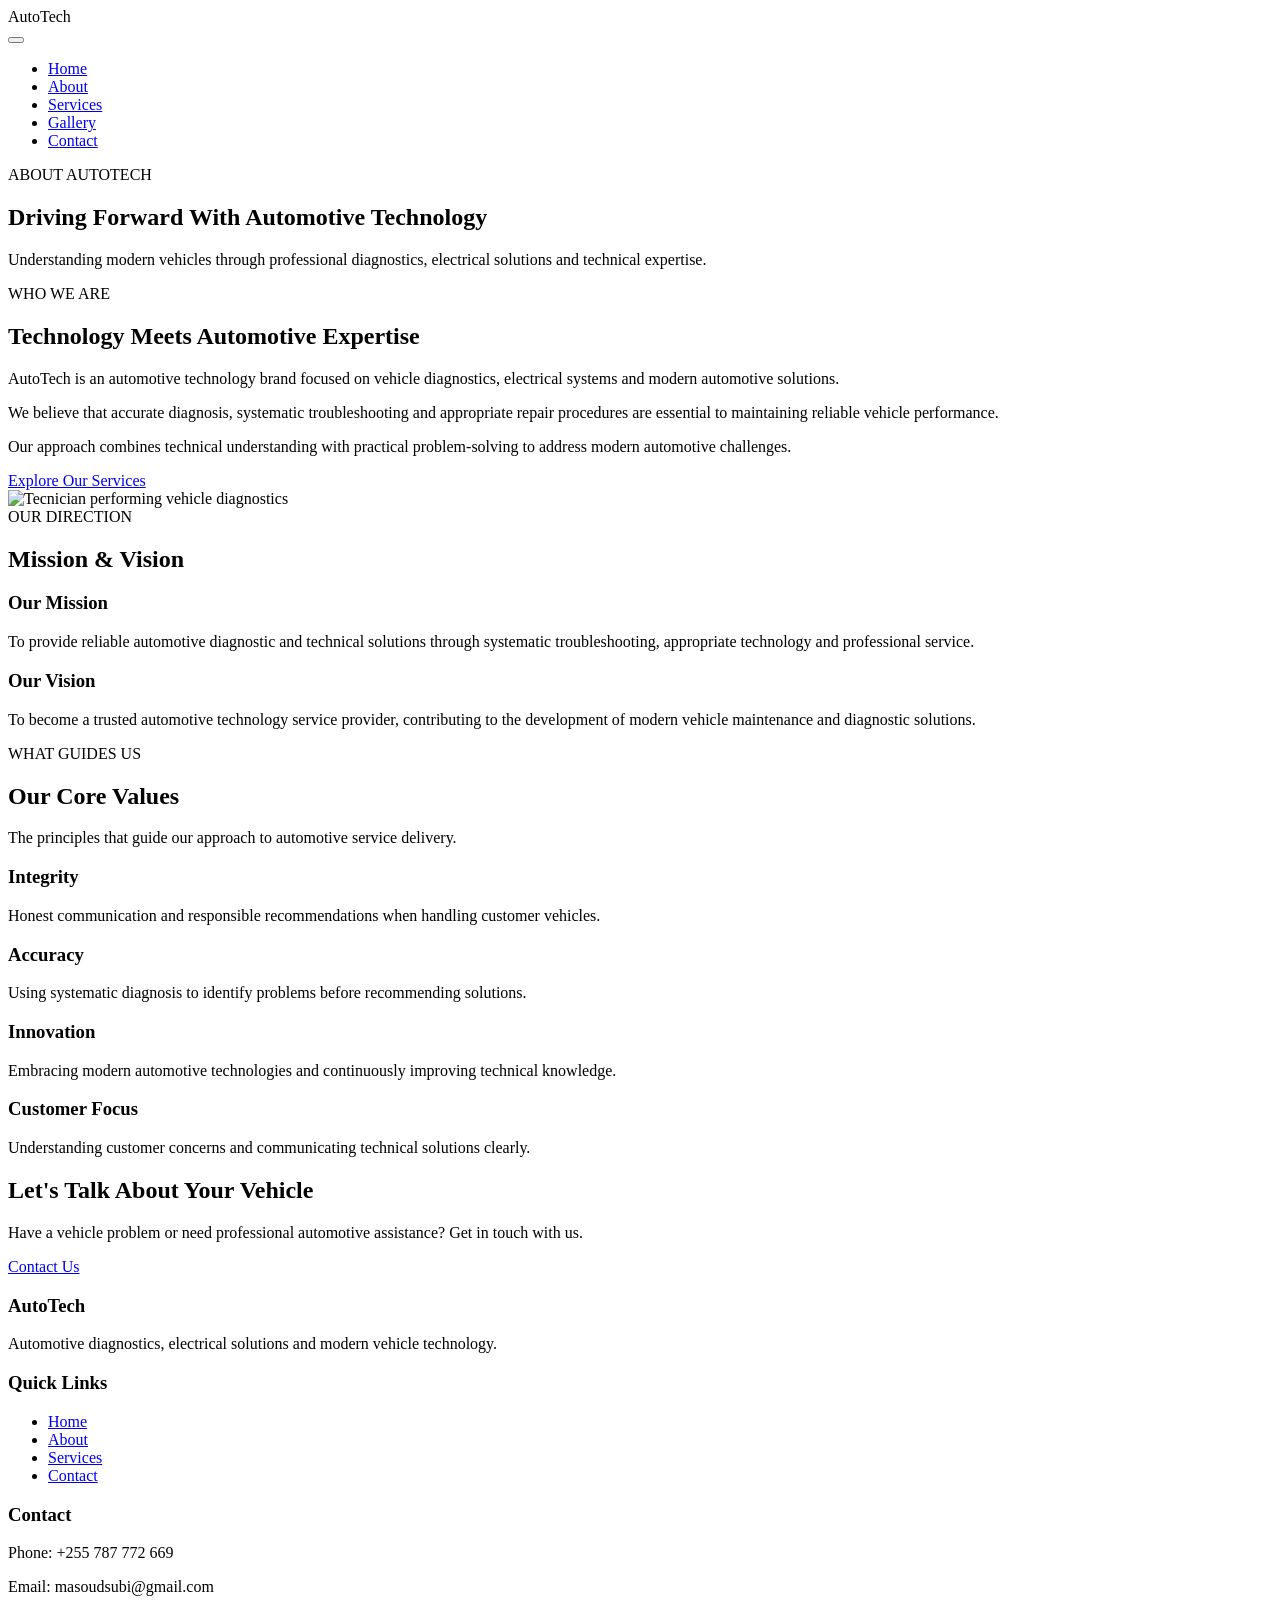
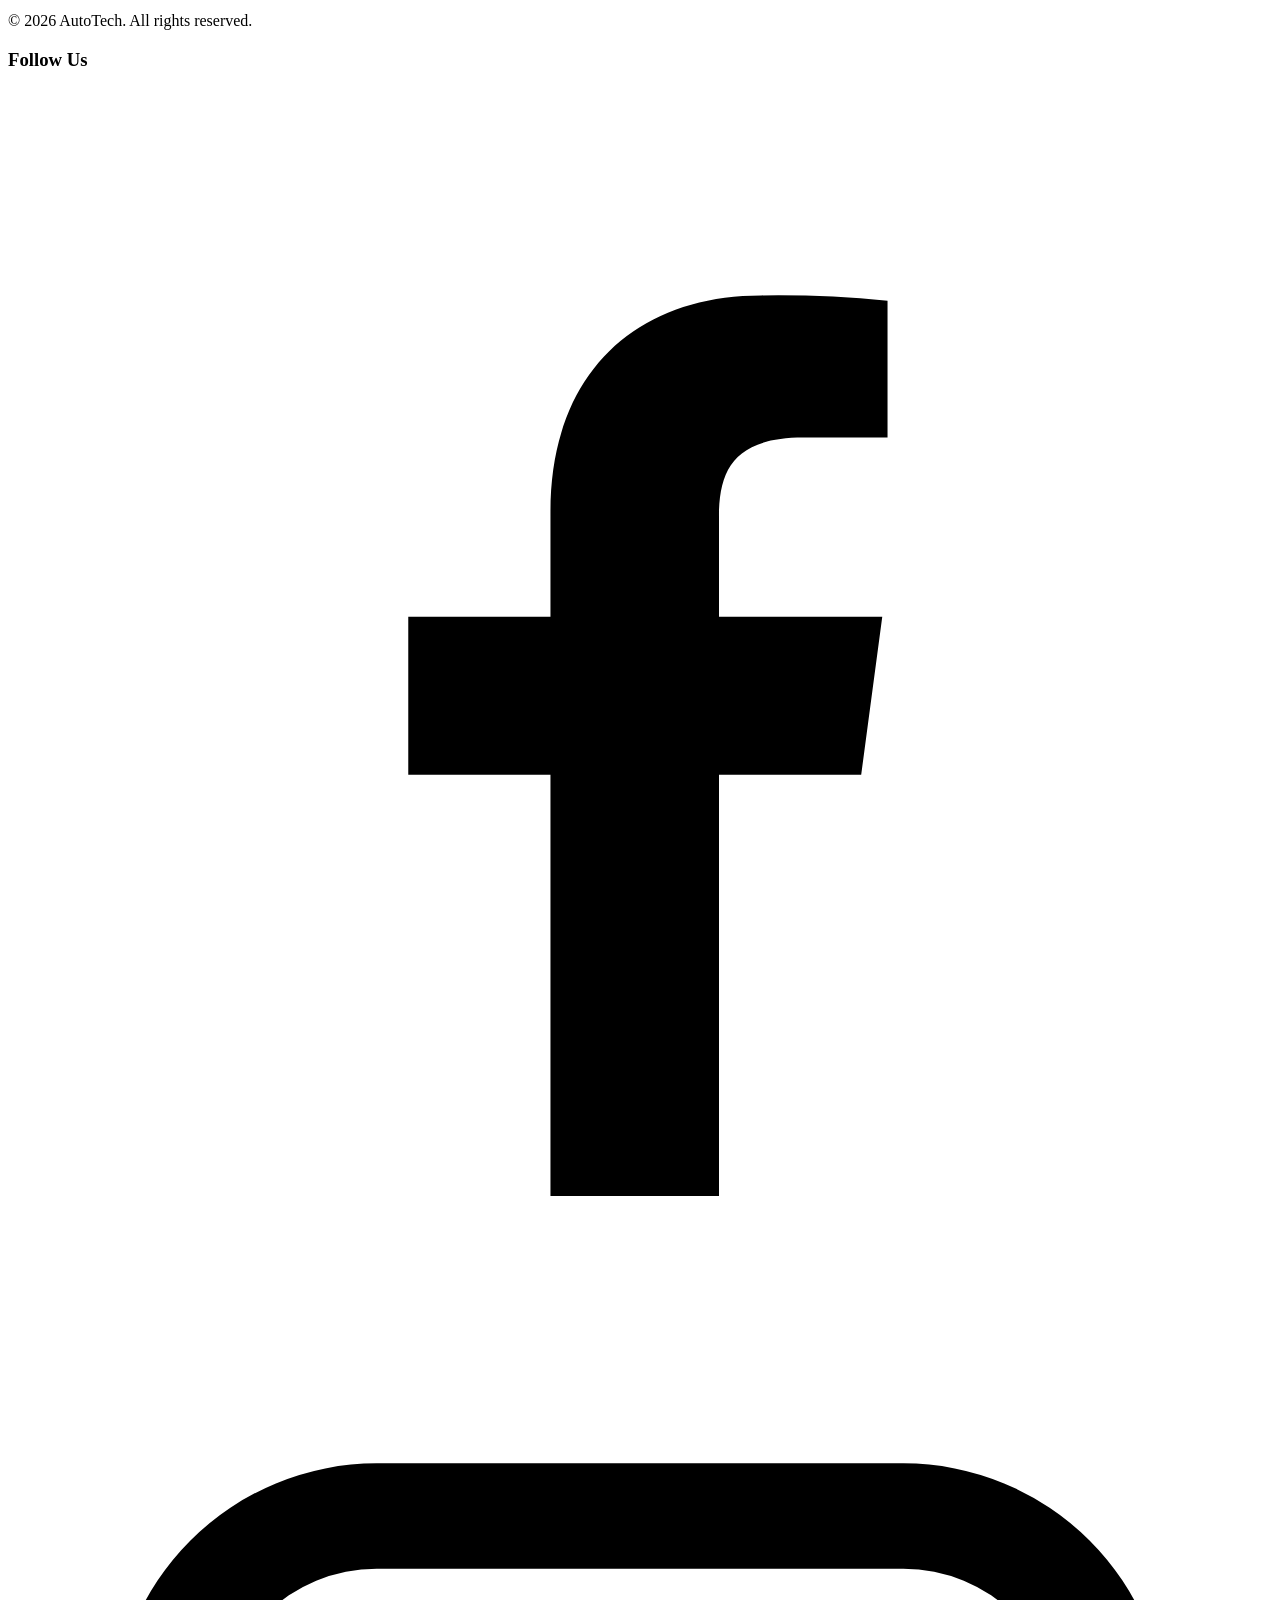
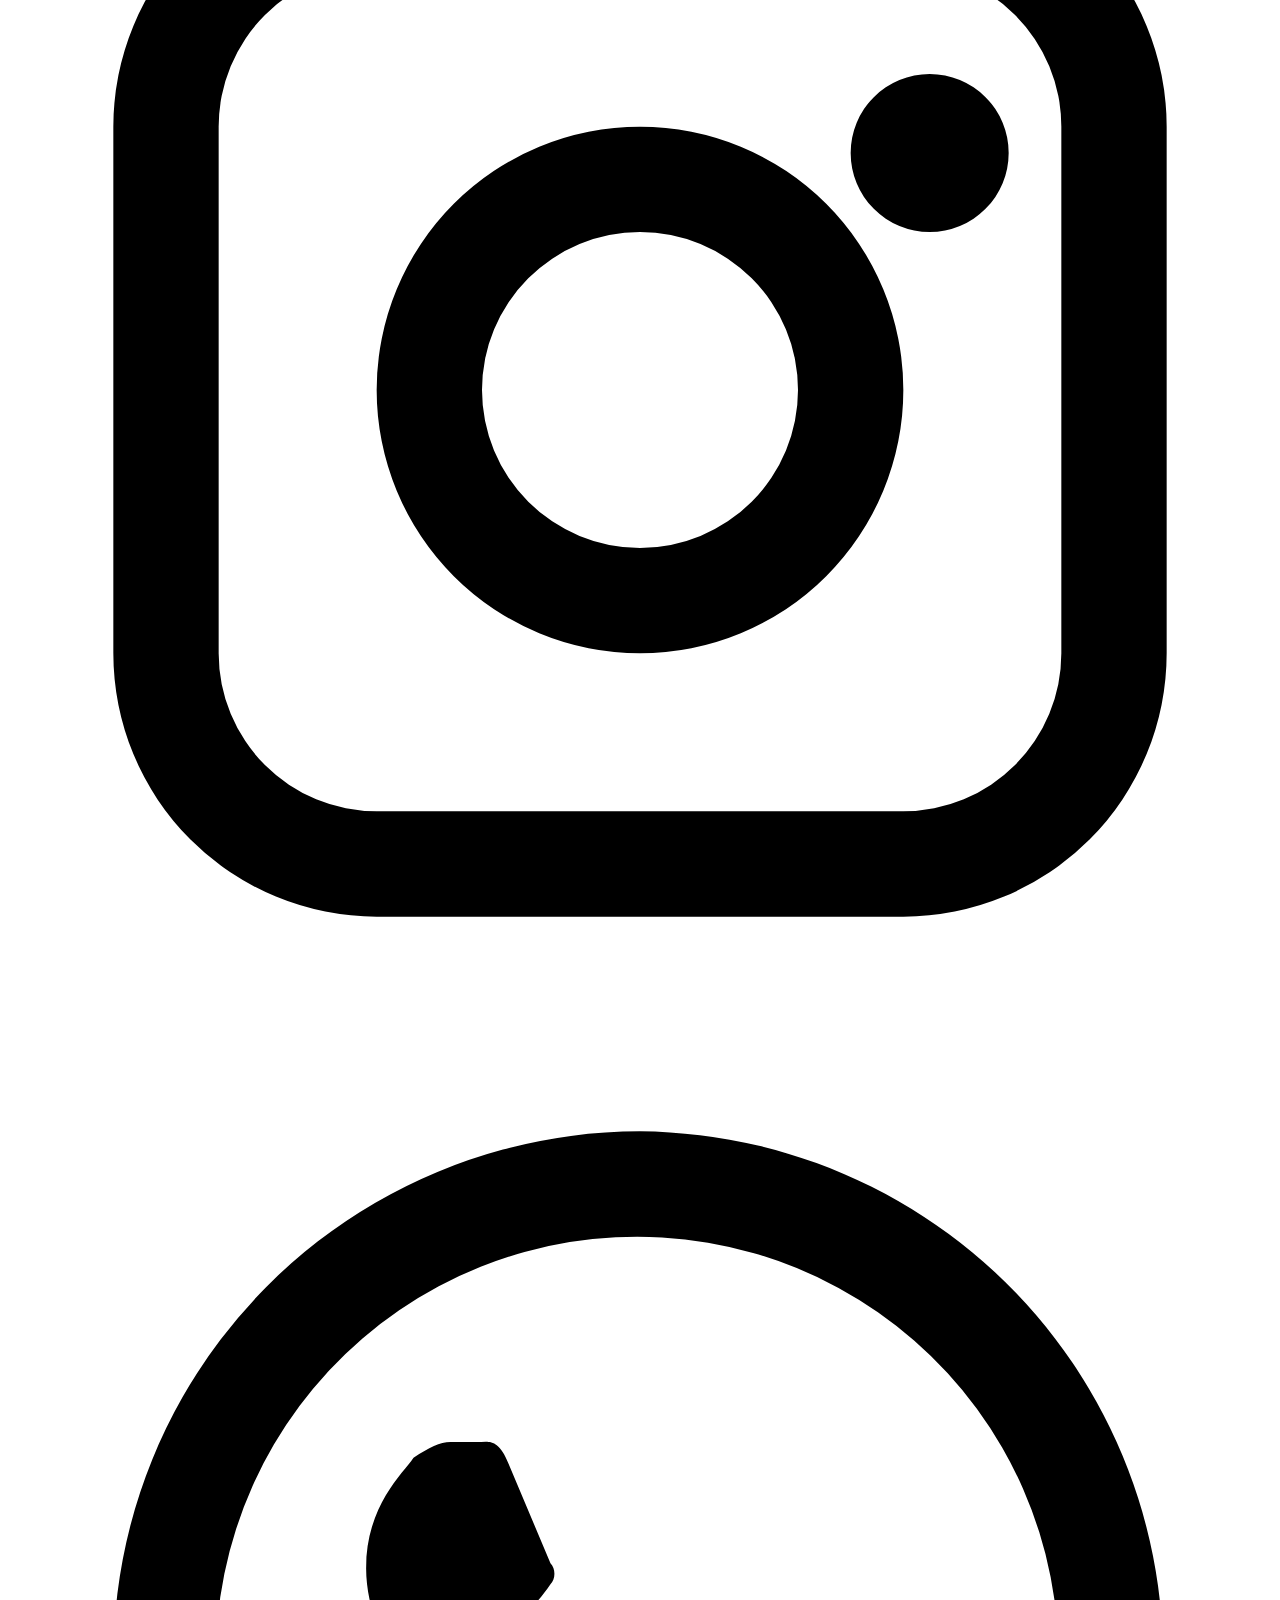
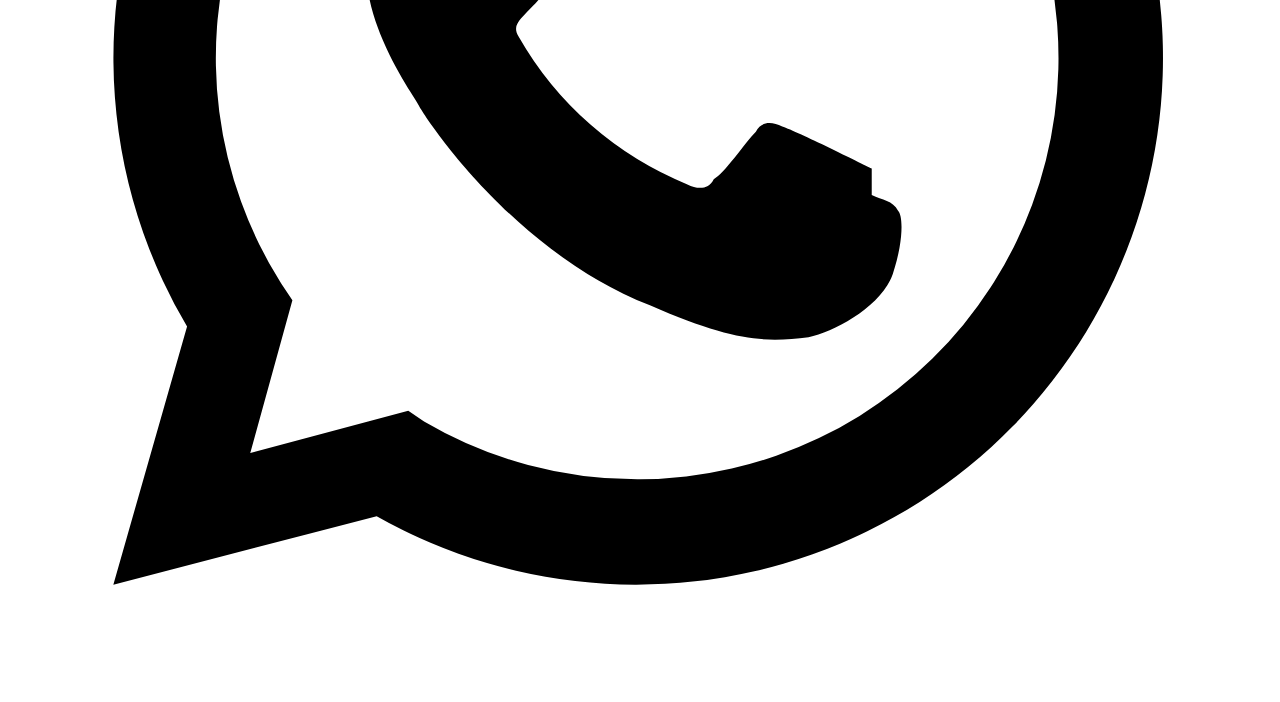
==== about.html @ aa21d0e5 "Add files via upload Upload AutoTech website files" ====
<!DOCTYPE html>
<html lang="en">

<head>
    <meta charset="UTF-8">
<meta name="viewport" content="width=device-width, initial-scale=1.0">

<meta name="description" content="Learn about AutoTech, our automotive expertise, mission and commitment to reliable vehicle diagnostics and electrical services in Tanzania.">

<title>About Us | AutoTech Tanzania</title>

    <link rel="stylesheet" href="css/style.css">
</head>

<body>

    <!-- HEADER -->
    <header>
        <nav class="navbar">

            <div class="logo">AutoTech</div>

            <button class="menu-toggle"
                    type="button"
                    aria-label="Open navigation"
                    aria-expanded="false">
                <span></span>
                <span></span>
                <span></span>
            </button>

            <ul class="nav-links">
                <li><a href="index.html">Home</a></li>
                <li><a href="about.html" class="active-page">About</a></li>
                <li><a href="services.html">Services</a></li>
                <li><a href="index.html#gallery">Gallery</a></li>
                <li><a href="index.html#contact">Contact</a></li>
            </ul>

        </nav>
    </header>


    <main>

        <!-- ABOUT HERO -->
        <section class="about-hero">

            <div class="about-hero-content">

                <span class="eyebrow">ABOUT AUTOTECH</span>

                <h1>Driving Forward With Automotive Technology</h1>

                <p>
                    Understanding modern vehicles through
                    professional diagnostics, electrical
                    solutions and technical expertise.
                </p>

            </div>

        </section>


        <!-- COMPANY INTRODUCTION -->
        <section class="about-story-section">

            <div class="about-story-content">

                <div class="about-story-text">

                    <span class="eyebrow">WHO WE ARE</span>

                    <h2>Technology Meets Automotive Expertise</h2>

                    <p>
                        AutoTech is an automotive technology
                        brand focused on vehicle diagnostics,
                        electrical systems and modern automotive
                        solutions.
                    </p>

                    <p>
                        We believe that accurate diagnosis,
                        systematic troubleshooting and
                        appropriate repair procedures are
                        essential to maintaining reliable
                        vehicle performance.
                    </p>

                    <p>
                        Our approach combines technical
                        understanding with practical
                        problem-solving to address modern
                        automotive challenges.
                    </p>

                    <a href="services.html" class="btn">
                        Explore Our Services
                    </a>

                </div>

                <div class="about-story-image">

                    <img src="images/diagnostics.jpg"
                         alt="Tecnician performing 
            vehicle diagnostics">

                </div>

            </div>

        </section>


        <!-- MISSION AND VISION -->
        <section class="mission-section">

            <div class="section-heading">

                <span class="eyebrow">OUR DIRECTION</span>

                <h2>Mission & Vision</h2>

            </div>

            <div class="mission-grid">

                <article class="mission-card">

                    <h3>Our Mission</h3>

                    <p>
                        To provide reliable automotive
                        diagnostic and technical solutions
                        through systematic troubleshooting,
                        appropriate technology and
                        professional service.
                    </p>

                </article>


                <article class="mission-card">

                    <h3>Our Vision</h3>

                    <p>
                        To become a trusted automotive
                        technology service provider,
                        contributing to the development
                        of modern vehicle maintenance
                        and diagnostic solutions.
                    </p>

                </article>

            </div>

        </section>


        <!-- CORE VALUES -->
        <section class="values-section">

            <div class="section-heading">

                <span class="eyebrow">WHAT GUIDES US</span>

                <h2>Our Core Values</h2>

                <p>
                    The principles that guide our approach
                    to automotive service delivery.
                </p>

            </div>


            <div class="values-grid">

                <article class="value-card">
                    <h3>Integrity</h3>
                    <p>
                        Honest communication and responsible
                        recommendations when handling
                        customer vehicles.
                    </p>
                </article>

                <article class="value-card">
                    <h3>Accuracy</h3>
                    <p>
                        Using systematic diagnosis to
                        identify problems before
                        recommending solutions.
                    </p>
                </article>

                <article class="value-card">
                    <h3>Innovation</h3>
                    <p>
                        Embracing modern automotive
                        technologies and continuously
                        improving technical knowledge.
                    </p>
                </article>

                <article class="value-card">
                    <h3>Customer Focus</h3>
                    <p>
                        Understanding customer concerns
                        and communicating technical
                        solutions clearly.
                    </p>
                </article>

            </div>

        </section>


        <!-- CALL TO ACTION -->
        <section class="about-cta">

            <h2>Let's Talk About Your Vehicle</h2>

            <p>
                Have a vehicle problem or need professional
                automotive assistance? Get in touch with us.
            </p>

            <a href="index.html#contact" class="btn">
                Contact Us
            </a>

        </section>

    </main>


    <!-- FOOTER -->
    <footer class="footer">

        <div class="footer-content">

            <div class="footer-column">
                <h3>AutoTech</h3>

                <p>
                    Automotive diagnostics, electrical
                    solutions and modern vehicle technology.
                </p>
            </div>


            <div class="footer-column">
                <h3>Quick Links</h3>

                <ul>
                    <li><a href="index.html">Home</a></li>
                    <li><a href="about.html">About</a></li>
                    <li><a href="services.html">Services</a></li>
                    <li><a href="index.html#contact">Contact</a></li>
                </ul>
            </div>


            <div class="footer-column">
                <h3>Contact</h3>

                <p>Phone: +255 787 772 669</p>
                <p>Email: masoudsubi@gmail.com</p>
            </div>

        </div>

        <div class="footer-bottom">
            <p>&copy; 2026 AutoTech. All rights reserved.</p>
        </div>

        <div class="footer-column">
    <h3>Follow Us</h3>

    <div class="social-links">

        <!-- Facebook -->
        <a href="https://www.facebook.com/profile.php?id=61590164615397"
   target="_blank"
   rel="noopener noreferrer"
   aria-label="Facebook">

            <svg viewBox="0 0 24 24" aria-hidden="true">
                <path d="M13.5 21v-8h2.7l.4-3h-3.1V8.1c0-.9.3-1.5 1.6-1.5h1.6V4a21 21 0 0 0-2.4-.1c-2.4 0-4 1.5-4 4.1V10H7.6v3h2.7v8z"/>
            </svg>
        </a>

        <!-- Instagram -->
        <a href="https://www.instagram.com/masoudsubi/"
   target="_blank"
   rel="noopener noreferrer"
   aria-label="Instagram">

            <svg viewBox="0 0 24 24" aria-hidden="true">
                <path d="M7 2h10a5 5 0 0 1 5 5v10a5 5 0 0 1-5 5H7a5 5 0 0 1-5-5V7a5 5 0 0 1 5-5zm0 2a3 3 0 0 0-3 3v10a3 3 0 0 0 3 3h10a3 3 0 0 0 3-3V7a3 3 0 0 0-3-3zm5 3a5 5 0 1 1 0 10 5 5 0 0 1 0-10zm0 2a3 3 0 1 0 0 6 3 3 0 0 0 0-6zm5.5-3a1.5 1.5 0 1 1 0 3 1.5 1.5 0 0 1 0-3z"/>
            </svg>
        </a>

        <!-- WhatsApp -->
        <a href="https://wa.me/255787772669" target ="_blank" rel="noopener noreferrer aria-label="WhatsApp">
            <svg viewBox="0 0 24 24" aria-hidden="true">
                <path d="M12 2a10 10 0 0 0-8.6 15.1L2 22l5-1.3A10 10 0 1 0 12 2zm0 18a8 8 0 0 1-4.1-1.1l-.3-.2-3 .8.8-2.9-.2-.3A8 8 0 1 1 12 20zm4.4-5.9c-.2-.1-1.4-.7-1.7-.8-.2-.1-.4-.1-.5.1-.2.2-.6.8-.8.9-.1.2-.3.2-.5.1a6.5 6.5 0 0 1-3.2-2.8c-.2-.3.2-.4.6-1 .1-.1.1-.3 0-.4l-.8-1.9c-.2-.5-.4-.4-.6-.4h-.5c-.2 0-.4.1-.7.3-.2.3-.9.9-.9 2.1s.9 2.4 1 2.6c.1.2 1.8 2.8 4.4 3.8 1.6.7 2.2.7 3 .6.5-.1 1.4-.6 1.6-1.2.2-.6.2-1.1.1-1.2-.1-.2-.3-.2-.5-.3z"/>
            </svg>
        </a>

    </div>
</div>


    </footer>


    <script src="js/script.js"></script>

</body>
</html>
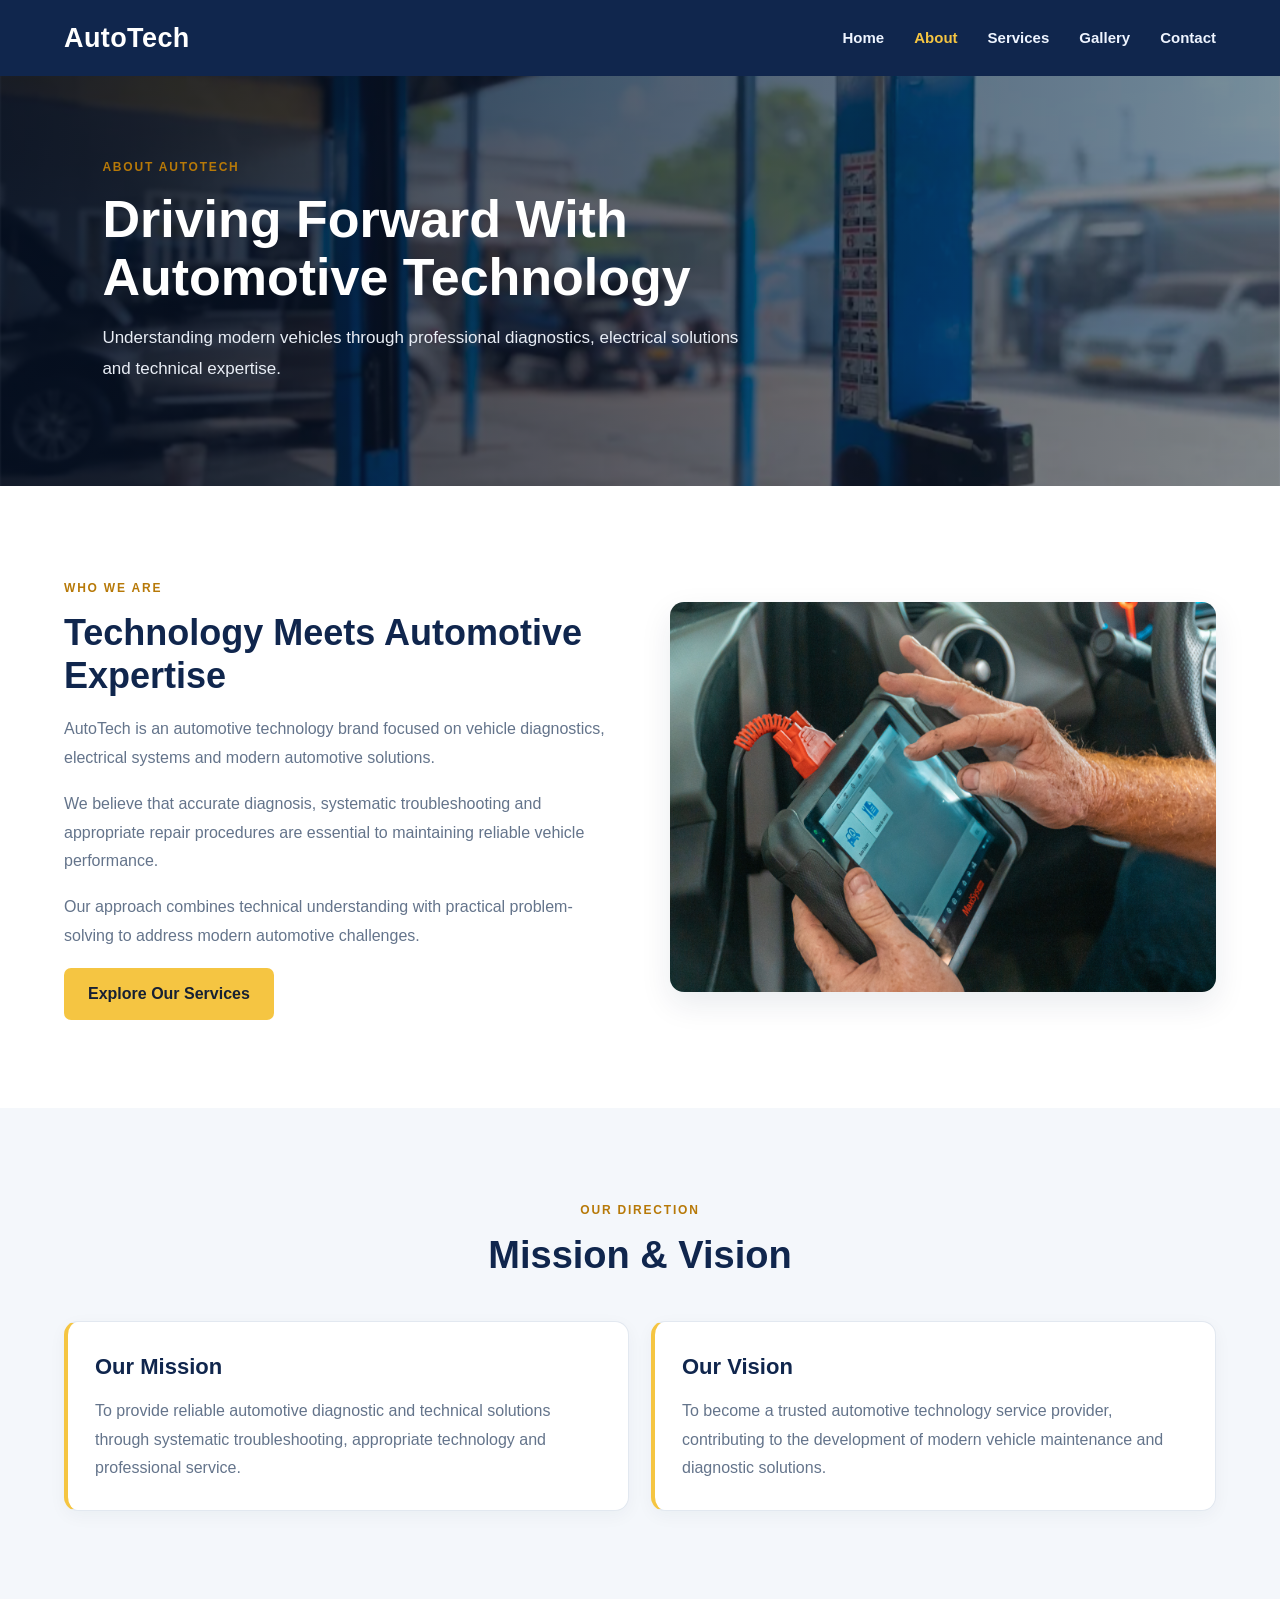
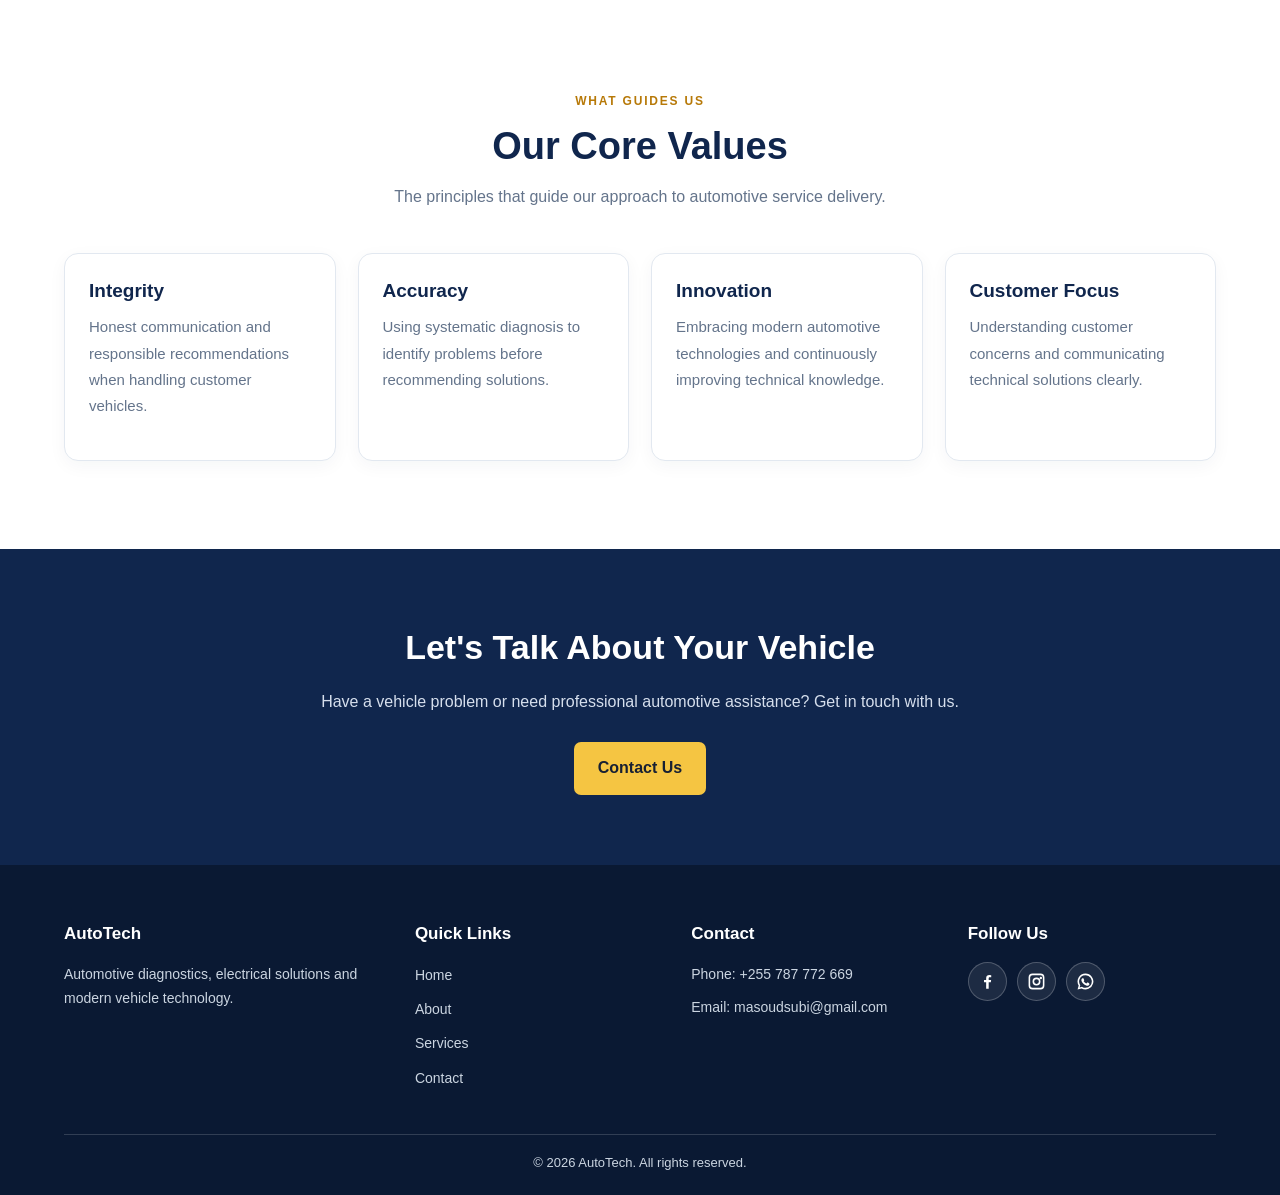
==== commit 5bb8bb7e: "Update about.html" ====
--- a/about.html
+++ b/about.html
@@ -1,328 +1,327 @@
-<!DOCTYPE html>
-<html lang="en">
-
-<head>
-    <meta charset="UTF-8">
-<meta name="viewport" content="width=device-width, initial-scale=1.0">
-
-<meta name="description" content="Learn about AutoTech, our automotive expertise, mission and commitment to reliable vehicle diagnostics and electrical services in Tanzania.">
-
-<title>About Us | AutoTech Tanzania</title>
-
-    <link rel="stylesheet" href="css/style.css">
-</head>
-
-<body>
-
-    <!-- HEADER -->
-    <header>
-        <nav class="navbar">
-
-            <div class="logo">AutoTech</div>
-
-            <button class="menu-toggle"
-                    type="button"
-                    aria-label="Open navigation"
-                    aria-expanded="false">
-                <span></span>
-                <span></span>
-                <span></span>
-            </button>
-
-            <ul class="nav-links">
-                <li><a href="index.html">Home</a></li>
-                <li><a href="about.html" class="active-page">About</a></li>
-                <li><a href="services.html">Services</a></li>
-                <li><a href="index.html#gallery">Gallery</a></li>
-                <li><a href="index.html#contact">Contact</a></li>
-            </ul>
-
-        </nav>
-    </header>
-
-
-    <main>
-
-        <!-- ABOUT HERO -->
-        <section class="about-hero">
-
-            <div class="about-hero-content">
-
-                <span class="eyebrow">ABOUT AUTOTECH</span>
-
-                <h1>Driving Forward With Automotive Technology</h1>
-
-                <p>
-                    Understanding modern vehicles through
-                    professional diagnostics, electrical
-                    solutions and technical expertise.
-                </p>
-
-            </div>
-
-        </section>
-
-
-        <!-- COMPANY INTRODUCTION -->
-        <section class="about-story-section">
-
-            <div class="about-story-content">
-
-                <div class="about-story-text">
-
-                    <span class="eyebrow">WHO WE ARE</span>
-
-                    <h2>Technology Meets Automotive Expertise</h2>
-
-                    <p>
-                        AutoTech is an automotive technology
-                        brand focused on vehicle diagnostics,
-                        electrical systems and modern automotive
-                        solutions.
-                    </p>
-
-                    <p>
-                        We believe that accurate diagnosis,
-                        systematic troubleshooting and
-                        appropriate repair procedures are
-                        essential to maintaining reliable
-                        vehicle performance.
-                    </p>
-
-                    <p>
-                        Our approach combines technical
-                        understanding with practical
-                        problem-solving to address modern
-                        automotive challenges.
-                    </p>
-
-                    <a href="services.html" class="btn">
-                        Explore Our Services
-                    </a>
-
-                </div>
-
-                <div class="about-story-image">
-
-                    <img src="images/diagnostics.jpg"
-                         alt="Tecnician performing 
-            vehicle diagnostics">
-
-                </div>
-
-            </div>
-
-        </section>
-
-
-        <!-- MISSION AND VISION -->
-        <section class="mission-section">
-
-            <div class="section-heading">
-
-                <span class="eyebrow">OUR DIRECTION</span>
-
-                <h2>Mission & Vision</h2>
-
-            </div>
-
-            <div class="mission-grid">
-
-                <article class="mission-card">
-
-                    <h3>Our Mission</h3>
-
-                    <p>
-                        To provide reliable automotive
-                        diagnostic and technical solutions
-                        through systematic troubleshooting,
-                        appropriate technology and
-                        professional service.
-                    </p>
-
-                </article>
-
-
-                <article class="mission-card">
-
-                    <h3>Our Vision</h3>
-
-                    <p>
-                        To become a trusted automotive
-                        technology service provider,
-                        contributing to the development
-                        of modern vehicle maintenance
-                        and diagnostic solutions.
-                    </p>
-
-                </article>
-
-            </div>
-
-        </section>
-
-
-        <!-- CORE VALUES -->
-        <section class="values-section">
-
-            <div class="section-heading">
-
-                <span class="eyebrow">WHAT GUIDES US</span>
-
-                <h2>Our Core Values</h2>
-
-                <p>
-                    The principles that guide our approach
-                    to automotive service delivery.
-                </p>
-
-            </div>
-
-
-            <div class="values-grid">
-
-                <article class="value-card">
-                    <h3>Integrity</h3>
-                    <p>
-                        Honest communication and responsible
-                        recommendations when handling
-                        customer vehicles.
-                    </p>
-                </article>
-
-                <article class="value-card">
-                    <h3>Accuracy</h3>
-                    <p>
-                        Using systematic diagnosis to
-                        identify problems before
-                        recommending solutions.
-                    </p>
-                </article>
-
-                <article class="value-card">
-                    <h3>Innovation</h3>
-                    <p>
-                        Embracing modern automotive
-                        technologies and continuously
-                        improving technical knowledge.
-                    </p>
-                </article>
-
-                <article class="value-card">
-                    <h3>Customer Focus</h3>
-                    <p>
-                        Understanding customer concerns
-                        and communicating technical
-                        solutions clearly.
-                    </p>
-                </article>
-
-            </div>
-
-        </section>
-
-
-        <!-- CALL TO ACTION -->
-        <section class="about-cta">
-
-            <h2>Let's Talk About Your Vehicle</h2>
-
-            <p>
-                Have a vehicle problem or need professional
-                automotive assistance? Get in touch with us.
-            </p>
-
-            <a href="index.html#contact" class="btn">
-                Contact Us
-            </a>
-
-        </section>
-
-    </main>
-
-
-    <!-- FOOTER -->
-    <footer class="footer">
-
-        <div class="footer-content">
-
-            <div class="footer-column">
-                <h3>AutoTech</h3>
-
-                <p>
-                    Automotive diagnostics, electrical
-                    solutions and modern vehicle technology.
-                </p>
-            </div>
-
-
-            <div class="footer-column">
-                <h3>Quick Links</h3>
-
-                <ul>
-                    <li><a href="index.html">Home</a></li>
-                    <li><a href="about.html">About</a></li>
-                    <li><a href="services.html">Services</a></li>
-                    <li><a href="index.html#contact">Contact</a></li>
-                </ul>
-            </div>
-
-
-            <div class="footer-column">
-                <h3>Contact</h3>
-
-                <p>Phone: +255 787 772 669</p>
-                <p>Email: masoudsubi@gmail.com</p>
-            </div>
-
-        </div>
-
-        <div class="footer-bottom">
-            <p>&copy; 2026 AutoTech. All rights reserved.</p>
-        </div>
-
-        <div class="footer-column">
-    <h3>Follow Us</h3>
-
-    <div class="social-links">
-
-        <!-- Facebook -->
-        <a href="https://www.facebook.com/profile.php?id=61590164615397"
-   target="_blank"
-   rel="noopener noreferrer"
-   aria-label="Facebook">
-
-            <svg viewBox="0 0 24 24" aria-hidden="true">
-                <path d="M13.5 21v-8h2.7l.4-3h-3.1V8.1c0-.9.3-1.5 1.6-1.5h1.6V4a21 21 0 0 0-2.4-.1c-2.4 0-4 1.5-4 4.1V10H7.6v3h2.7v8z"/>
-            </svg>
-        </a>
-
-        <!-- Instagram -->
-        <a href="https://www.instagram.com/masoudsubi/"
-   target="_blank"
-   rel="noopener noreferrer"
-   aria-label="Instagram">
-
-            <svg viewBox="0 0 24 24" aria-hidden="true">
-                <path d="M7 2h10a5 5 0 0 1 5 5v10a5 5 0 0 1-5 5H7a5 5 0 0 1-5-5V7a5 5 0 0 1 5-5zm0 2a3 3 0 0 0-3 3v10a3 3 0 0 0 3 3h10a3 3 0 0 0 3-3V7a3 3 0 0 0-3-3zm5 3a5 5 0 1 1 0 10 5 5 0 0 1 0-10zm0 2a3 3 0 1 0 0 6 3 3 0 0 0 0-6zm5.5-3a1.5 1.5 0 1 1 0 3 1.5 1.5 0 0 1 0-3z"/>
-            </svg>
-        </a>
-
-        <!-- WhatsApp -->
-        <a href="https://wa.me/255787772669" target ="_blank" rel="noopener noreferrer aria-label="WhatsApp">
-            <svg viewBox="0 0 24 24" aria-hidden="true">
-                <path d="M12 2a10 10 0 0 0-8.6 15.1L2 22l5-1.3A10 10 0 1 0 12 2zm0 18a8 8 0 0 1-4.1-1.1l-.3-.2-3 .8.8-2.9-.2-.3A8 8 0 1 1 12 20zm4.4-5.9c-.2-.1-1.4-.7-1.7-.8-.2-.1-.4-.1-.5.1-.2.2-.6.8-.8.9-.1.2-.3.2-.5.1a6.5 6.5 0 0 1-3.2-2.8c-.2-.3.2-.4.6-1 .1-.1.1-.3 0-.4l-.8-1.9c-.2-.5-.4-.4-.6-.4h-.5c-.2 0-.4.1-.7.3-.2.3-.9.9-.9 2.1s.9 2.4 1 2.6c.1.2 1.8 2.8 4.4 3.8 1.6.7 2.2.7 3 .6.5-.1 1.4-.6 1.6-1.2.2-.6.2-1.1.1-1.2-.1-.2-.3-.2-.5-.3z"/>
-            </svg>
-        </a>
-
-    </div>
-</div>
-
-
-    </footer>
-
-
-    <script src="js/script.js"></script>
-
-</body>
-</html>
+<!DOCTYPE html>
+<html lang="en">
+
+<head>
+    <meta charset="UTF-8">
+<meta name="viewport" content="width=device-width, initial-scale=1.0">
+
+<meta name="description" content="Learn about AutoTech, our automotive expertise, mission and commitment to reliable vehicle diagnostics and electrical services in Tanzania.">
+
+<title>About Us | AutoTech Tanzania</title>
+
+    <link rel="stylesheet" href="css/style.css">
+</head>
+
+<body>
+
+    <!-- HEADER -->
+    <header>
+        <nav class="navbar">
+
+            <div class="logo">AutoTech</div>
+
+            <button class="menu-toggle"
+                    type="button"
+                    aria-label="Open navigation"
+                    aria-expanded="false">
+                <span></span>
+                <span></span>
+                <span></span>
+            </button>
+
+            <ul class="nav-links">
+                <li><a href="index.html">Home</a></li>
+                <li><a href="about.html" class="active-page">About</a></li>
+                <li><a href="services.html">Services</a></li>
+                <li><a href="index.html#gallery">Gallery</a></li>
+                <li><a href="index.html#contact">Contact</a></li>
+            </ul>
+
+        </nav>
+    </header>
+
+
+    <main>
+
+        <!-- ABOUT HERO -->
+        <section class="about-hero">
+
+            <div class="about-hero-content">
+
+                <span class="eyebrow">ABOUT AUTOTECH</span>
+
+                <h1>Driving Forward With Automotive Technology</h1>
+
+                <p>
+                    Understanding modern vehicles through
+                    professional diagnostics, electrical
+                    solutions and technical expertise.
+                </p>
+
+            </div>
+
+        </section>
+
+
+        <!-- COMPANY INTRODUCTION -->
+        <section class="about-story-section">
+
+            <div class="about-story-content">
+
+                <div class="about-story-text">
+
+                    <span class="eyebrow">WHO WE ARE</span>
+
+                    <h2>Technology Meets Automotive Expertise</h2>
+
+                    <p>
+                        AutoTech is an automotive technology
+                        brand focused on vehicle diagnostics,
+                        electrical systems and modern automotive
+                        solutions.
+                    </p>
+
+                    <p>
+                        We believe that accurate diagnosis,
+                        systematic troubleshooting and
+                        appropriate repair procedures are
+                        essential to maintaining reliable
+                        vehicle performance.
+                    </p>
+
+                    <p>
+                        Our approach combines technical
+                        understanding with practical
+                        problem-solving to address modern
+                        automotive challenges.
+                    </p>
+
+                    <a href="services.html" class="btn">
+                        Explore Our Services
+                    </a>
+
+                </div>
+
+                <div class="about-story-image">
+
+                    <img src="images/diagnostics.jpg"
+                         alt="Technician performing 
+            vehicle diagnostics">
+
+                </div>
+
+            </div>
+
+        </section>
+
+
+        <!-- MISSION AND VISION -->
+        <section class="mission-section">
+
+            <div class="section-heading">
+
+                <span class="eyebrow">OUR DIRECTION</span>
+
+                <h2>Mission & Vision</h2>
+
+            </div>
+
+            <div class="mission-grid">
+
+                <article class="mission-card">
+
+                    <h3>Our Mission</h3>
+
+                    <p>
+                        To provide reliable automotive
+                        diagnostic and technical solutions
+                        through systematic troubleshooting,
+                        appropriate technology and
+                        professional service.
+                    </p>
+
+                </article>
+
+
+                <article class="mission-card">
+
+                    <h3>Our Vision</h3>
+
+                    <p>
+                        To become a trusted automotive
+                        technology service provider,
+                        contributing to the development
+                        of modern vehicle maintenance
+                        and diagnostic solutions.
+                    </p>
+
+                </article>
+
+            </div>
+
+        </section>
+
+
+        <!-- CORE VALUES -->
+        <section class="values-section">
+
+            <div class="section-heading">
+
+                <span class="eyebrow">WHAT GUIDES US</span>
+
+                <h2>Our Core Values</h2>
+
+                <p>
+                    The principles that guide our approach
+                    to automotive service delivery.
+                </p>
+
+            </div>
+
+
+            <div class="values-grid">
+
+                <article class="value-card">
+                    <h3>Integrity</h3>
+                    <p>
+                        Honest communication and responsible
+                        recommendations when handling
+                        customer vehicles.
+                    </p>
+                </article>
+
+                <article class="value-card">
+                    <h3>Accuracy</h3>
+                    <p>
+                        Using systematic diagnosis to
+                        identify problems before
+                        recommending solutions.
+                    </p>
+                </article>
+
+                <article class="value-card">
+                    <h3>Innovation</h3>
+                    <p>
+                        Embracing modern automotive
+                        technologies and continuously
+                        improving technical knowledge.
+                    </p>
+                </article>
+
+                <article class="value-card">
+                    <h3>Customer Focus</h3>
+                    <p>
+                        Understanding customer concerns
+                        and communicating technical
+                        solutions clearly.
+                    </p>
+                </article>
+
+            </div>
+
+        </section>
+
+
+        <!-- CALL TO ACTION -->
+        <section class="about-cta">
+
+            <h2>Let's Talk About Your Vehicle</h2>
+
+            <p>
+                Have a vehicle problem or need professional
+                automotive assistance? Get in touch with us.
+            </p>
+
+            <a href="index.html#contact" class="btn">
+                Contact Us
+            </a>
+
+        </section>
+
+    </main>
+
+
+    <!-- FOOTER -->
+    <footer class="footer">
+
+        <div class="footer-container">
+
+            <div class="footer-column">
+                <h3>AutoTech</h3>
+
+                <p>
+                    Automotive diagnostics, electrical
+                    solutions and modern vehicle technology.
+                </p>
+            </div>
+
+
+            <div class="footer-column">
+                <h3>Quick Links</h3>
+
+                <ul>
+                    <li><a href="index.html">Home</a></li>
+                    <li><a href="about.html">About</a></li>
+                    <li><a href="services.html">Services</a></li>
+                    <li><a href="index.html#contact">Contact</a></li>
+                </ul>
+            </div>
+
+
+            <div class="footer-column">
+                <h3>Contact</h3>
+
+                <p>Phone: +255 787 772 669</p>
+                <p>Email: masoudsubi@gmail.com</p>
+            </div>
+
+        <div class="footer-column footer-social-column">
+            <h3>Follow Us</h3>
+            <div class="social-links">
+
+        <!-- Facebook -->
+        <a href="https://www.facebook.com/profile.php?id=61590164615397"
+   target="_blank"
+   rel="noopener noreferrer"
+   aria-label="Facebook">
+
+            <svg viewBox="0 0 24 24" aria-hidden="true">
+                <path d="M13.5 21v-8h2.7l.4-3h-3.1V8.1c0-.9.3-1.5 1.6-1.5h1.6V4a21 21 0 0 0-2.4-.1c-2.4 0-4 1.5-4 4.1V10H7.6v3h2.7v8z"/>
+            </svg>
+        </a>
+
+        <!-- Instagram -->
+        <a href="https://www.instagram.com/masoudsubi/"
+   target="_blank"
+   rel="noopener noreferrer"
+   aria-label="Instagram">
+
+            <svg viewBox="0 0 24 24" aria-hidden="true">
+                <path d="M7 2h10a5 5 0 0 1 5 5v10a5 5 0 0 1-5 5H7a5 5 0 0 1-5-5V7a5 5 0 0 1 5-5zm0 2a3 3 0 0 0-3 3v10a3 3 0 0 0 3 3h10a3 3 0 0 0 3-3V7a3 3 0 0 0-3-3zm5 3a5 5 0 1 1 0 10 5 5 0 0 1 0-10zm0 2a3 3 0 1 0 0 6 3 3 0 0 0 0-6zm5.5-3a1.5 1.5 0 1 1 0 3 1.5 1.5 0 0 1 0-3z"/>
+            </svg>
+        </a>
+
+        <!-- WhatsApp -->
+        <a href="https://wa.me/255787772669" target="_blank" rel="noopener noreferrer" aria-label="WhatsApp">
+            <svg viewBox="0 0 24 24" aria-hidden="true">
+                <path d="M12 2a10 10 0 0 0-8.6 15.1L2 22l5-1.3A10 10 0 1 0 12 2zm0 18a8 8 0 0 1-4.1-1.1l-.3-.2-3 .8.8-2.9-.2-.3A8 8 0 1 1 12 20zm4.4-5.9c-.2-.1-1.4-.7-1.7-.8-.2-.1-.4-.1-.5.1-.2.2-.6.8-.8.9-.1.2-.3.2-.5.1a6.5 6.5 0 0 1-3.2-2.8c-.2-.3.2-.4.6-1 .1-.1.1-.3 0-.4l-.8-1.9c-.2-.5-.4-.4-.6-.4h-.5c-.2 0-.4.1-.7.3-.2.3-.9.9-.9 2.1s.9 2.4 1 2.6c.1.2 1.8 2.8 4.4 3.8 1.6.7 2.2.7 3 .6.5-.1 1.4-.6 1.6-1.2.2-.6.2-1.1.1-1.2-.1-.2-.3-.2-.5-.3z"/>
+            </svg>
+        </a>
+
+    
+            </div>
+        </div>
+
+        </div>
+
+        <div class="footer-bottom">
+            <p>&copy; 2026 AutoTech. All rights reserved.</p>
+        </div>
+
+</footer>
+
+
+    <script src="js/script.js"></script>
+
+</body>
+</html>
--- a/css/style.css
+++ b/css/style.css
@@ -0,0 +1,211 @@
+/* AutoTech shared stylesheet
+   Mobile-first layout: comfortable spacing and readable type on Android phones. */
+:root {
+  --navy: #10264d;
+  --navy-dark: #0a1933;
+  --yellow: #f5c542;
+  --ink: #1e293b;
+  --muted: #64748b;
+  --surface: #f4f7fb;
+  --white: #fff;
+  --green: #20b968;
+  --border: #e2e8f0;
+  --shadow: 0 12px 32px rgba(15, 35, 65, .09);
+  --radius: 14px;
+  --content: 1160px;
+}
+* { box-sizing: border-box; margin: 0; padding: 0; }
+html { scroll-behavior: smooth; scroll-padding-top: 88px; }
+body {
+  font-family: Arial, Helvetica, sans-serif;
+  color: var(--ink);
+  background: var(--white);
+  line-height: 1.65;
+  -webkit-font-smoothing: antialiased;
+}
+img { display: block; max-width: 100%; }
+a { color: inherit; }
+button, input, select, textarea { font: inherit; }
+:focus-visible { outline: 3px solid var(--yellow); outline-offset: 3px; }
+header { position: relative; z-index: 20; }
+.navbar {
+  min-height: 76px; padding: 14px clamp(18px, 5vw, 64px);
+  display: flex; align-items: center; justify-content: space-between; gap: 24px;
+  color: var(--white); background: var(--navy);
+}
+.logo { color: var(--white); font-size: 27px; font-weight: 800; letter-spacing: .4px; }
+.nav-links { list-style: none; display: flex; align-items: center; gap: clamp(16px, 2.4vw, 30px); }
+.nav-links a { color: #eef4ff; text-decoration: none; font-size: 15px; font-weight: 600; transition: color .2s ease; }
+.nav-links a:hover, .nav-links a.active-page { color: var(--yellow); }
+.menu-toggle {
+  display: none; width: 44px; height: 42px; padding: 10px;
+  border: 1px solid rgba(255,255,255,.28); border-radius: 8px;
+  background: transparent; cursor: pointer;
+}
+.menu-toggle span { display: block; height: 2px; width: 100%; margin: 4px 0; background: white; border-radius: 2px; }
+.hero, .about-hero, .services-hero {
+  position: relative; display: flex; align-items: center; color: white;
+  background-position: center; background-size: cover; background-repeat: no-repeat;
+}
+.hero {
+  min-height: min(680px, calc(100svh - 76px)); justify-content: center; text-align: center;
+  padding: 84px 22px;
+  background-image: linear-gradient(100deg, rgba(5,16,35,.83), rgba(5,16,35,.48)), url("../images/car.jpg");
+}
+.hero-content { width: min(850px, 100%); margin: auto; }
+.hero h1 { max-width: 850px; margin: 0 auto 22px; font-size: clamp(34px, 5.2vw, 58px); line-height: 1.12; letter-spacing: -.8px; }
+.hero p { max-width: 700px; margin: 0 auto 32px; color: #e8edf5; font-size: clamp(16px, 2vw, 19px); line-height: 1.75; }
+.btn {
+  display: inline-flex; justify-content: center; align-items: center; gap: 8px;
+  min-height: 48px; padding: 13px 24px; border: 0; border-radius: 7px;
+  background: var(--yellow); color: #172033; text-decoration: none;
+  font-weight: 700; transition: transform .2s ease, background .2s ease, box-shadow .2s ease;
+}
+.btn:hover { background: #ffd85d; transform: translateY(-2px); box-shadow: 0 8px 20px rgba(0,0,0,.15); }
+section { scroll-margin-top: 78px; }
+.services-section, .about-section, .why-us-section, .gallery-section,
+.testimonials-section, .contact-section, .services-detail-section,
+.about-story-section, .mission-section, .values-section {
+  padding: clamp(58px, 7vw, 88px) clamp(18px, 5vw, 64px);
+}
+.services-section, .why-us-section, .testimonials-section, .services-detail-section, .mission-section { background: var(--surface); }
+.section-heading { max-width: 760px; margin: 0 auto 42px; text-align: center; }
+.section-heading h2 { color: var(--navy); font-size: clamp(27px, 3.4vw, 38px); line-height: 1.2; margin-bottom: 13px; }
+.section-heading p { color: var(--muted); font-size: 16px; line-height: 1.75; }
+.eyebrow { display: inline-block; margin-bottom: 12px; color: #b77908; font-size: 12px; font-weight: 800; letter-spacing: 1.8px; text-transform: uppercase; }
+.services-grid, .why-us-grid, .gallery-grid, .testimonials-grid, .services-detail-grid,
+.mission-grid, .values-grid {
+  width: min(var(--content), 100%); margin: 0 auto; display: grid; gap: 22px;
+}
+.services-grid { grid-template-columns: repeat(3, minmax(0, 1fr)); }
+.service-card, .why-us-card, .testimonial-card, .service-detail-card, .mission-card, .value-card {
+  min-width: 0; padding: 27px; background: white; border: 1px solid var(--border);
+  border-radius: var(--radius); box-shadow: 0 5px 18px rgba(15,35,65,.045);
+}
+.service-icon, .why-icon {
+  display: grid; place-items: center; width: 44px; height: 44px; margin-bottom: 19px;
+  border-radius: 10px; color: white; background: var(--navy); font-weight: 800;
+}
+.service-card h3, .why-us-card h3, .service-detail-card h3, .value-card h3 {
+  margin-bottom: 11px; color: var(--navy); font-size: 19px; line-height: 1.35;
+}
+.service-card p, .why-us-card p, .service-detail-card p, .value-card p { margin-bottom: 17px; color: var(--muted); font-size: 15px; line-height: 1.75; }
+.service-link { color: #1d4ed8; text-decoration: none; font-weight: 700; }
+.service-link:hover { color: #b77908; }
+.why-us-grid { grid-template-columns: repeat(4, minmax(0, 1fr)); }
+.why-us-card { padding: 24px; }
+.why-us-card:hover, .service-card:hover, .service-detail-card:hover { transform: translateY(-4px); box-shadow: var(--shadow); }
+.service-card, .service-detail-card, .why-us-card { transition: transform .22s ease, box-shadow .22s ease; }
+.about-section { background: white; }
+.about-content, .about-story-content {
+  width: min(var(--content), 100%); margin: auto; display: grid;
+  grid-template-columns: 1fr 1fr; gap: clamp(28px, 5vw, 60px); align-items: center;
+}
+.about-text h2, .about-story-text h2 { margin-bottom: 18px; color: var(--navy); font-size: clamp(27px, 3.2vw, 36px); line-height: 1.2; }
+.about-text p, .about-story-text p { margin-bottom: 17px; color: var(--muted); line-height: 1.8; }
+.about-image img, .about-story-image img { width: 100%; height: 390px; object-fit: cover; border-radius: var(--radius); box-shadow: var(--shadow); }
+.gallery-grid { grid-template-columns: repeat(4, minmax(0, 1fr)); }
+.gallery-item { overflow: hidden; border-radius: 12px; background: var(--surface); }
+.gallery-item img { width: 100%; height: 220px; object-fit: cover; transition: transform .35s ease; }
+.gallery-item:hover img { transform: scale(1.045); }
+.gallery-item figcaption { padding: 12px 14px; color: var(--navy); font-size: 14px; font-weight: 700; }
+.testimonials-grid { grid-template-columns: repeat(3, minmax(0, 1fr)); }
+.testimonial-card p { margin: 12px 0 20px; color: var(--muted); line-height: 1.75; }
+.testimonial-card h3 { color: var(--navy); font-size: 16px; }
+.stars { color: #d99512; letter-spacing: 2px; }
+.contact-section { background: var(--surface); }
+.contact-container { width: min(1080px, 100%); margin: 0 auto; display: grid; grid-template-columns: .85fr 1.15fr; gap: 38px; align-items: start; }
+.contact-info h3, .contact-form-container h3 { margin-bottom: 16px; color: var(--navy); font-size: 23px; }
+.contact-info > p { margin-bottom: 25px; color: var(--muted); }
+.contact-detail { margin: 20px 0; }
+.contact-detail strong { display: block; margin-bottom: 4px; color: var(--navy); }
+.contact-detail p, .contact-detail a { color: var(--muted); text-decoration: none; overflow-wrap: anywhere; }
+.contact-detail a:hover { color: #1d4ed8; }
+.contact-form-container { padding: clamp(22px, 4vw, 36px); background: white; border: 1px solid var(--border); border-radius: var(--radius); box-shadow: var(--shadow); }
+.form-group { margin-bottom: 18px; }
+.form-group label { display: block; margin-bottom: 7px; color: #334155; font-size: 14px; font-weight: 700; }
+.form-group input, .form-group select, .form-group textarea {
+  display: block; width: 100%; min-height: 48px; padding: 12px 13px;
+  color: var(--ink); background: white; border: 1px solid #cbd5e1; border-radius: 7px;
+}
+.form-group textarea { min-height: 125px; resize: vertical; }
+.form-group input:focus, .form-group select:focus, .form-group textarea:focus { outline: none; border-color: #2563eb; box-shadow: 0 0 0 3px rgba(37,99,235,.12); }
+.contact-submit { display: flex; width: 100%; min-height: 50px; align-items: center; justify-content: center; gap: 10px; padding: 13px 20px; border: 0; border-radius: 7px; background: var(--green); color: white; font-weight: 700; cursor: pointer; }
+.contact-submit:hover { background: #159653; }
+.contact-submit svg { width: 21px; height: 21px; fill: currentColor; }
+.services-hero, .about-hero { min-height: 410px; padding: 75px clamp(20px, 8vw, 110px); background-image: linear-gradient(90deg, rgba(5,16,35,.85), rgba(5,16,35,.45)), url("../images/workshop.jpg"); }
+.services-hero-content, .about-hero-content { width: min(760px, 100%); }
+.services-hero h1, .about-hero h1 { margin-bottom: 17px; font-size: clamp(34px, 5vw, 52px); line-height: 1.12; }
+.services-hero p, .about-hero p { max-width: 660px; margin-bottom: 25px; color: #e8edf5; font-size: 17px; line-height: 1.8; }
+.services-detail-grid { grid-template-columns: repeat(3, minmax(0, 1fr)); margin-top: 0; }
+.service-number { margin-bottom: 17px; color: #b77908; font-size: 14px; font-weight: 800; letter-spacing: 1px; }
+.service-detail-card ul { padding-left: 19px; color: #475569; }
+.service-detail-card li { padding: 3px 0; font-size: 14px; line-height: 1.6; }
+.services-cta, .about-cta { padding: 70px 20px; background: var(--navy); color: white; text-align: center; }
+.services-cta-content { width: min(700px, 100%); margin: auto; }
+.services-cta h2, .about-cta h2 { margin-bottom: 13px; font-size: clamp(26px, 3vw, 34px); }
+.services-cta p, .about-cta p { max-width: 680px; margin: 0 auto 25px; color: #d6dfed; line-height: 1.8; }
+.mission-grid { grid-template-columns: repeat(2, minmax(0, 1fr)); }
+.mission-card { border-left: 4px solid var(--yellow); }
+.mission-card h3 { margin-bottom: 12px; color: var(--navy); font-size: 22px; }
+.mission-card p { color: var(--muted); line-height: 1.8; }
+.values-grid { grid-template-columns: repeat(4, minmax(0, 1fr)); }
+.value-card { padding: 24px; }
+.footer { padding: 55px clamp(18px, 5vw, 64px) 20px; color: white; background: var(--navy-dark); }
+.footer-container { width: min(var(--content), 100%); margin: 0 auto; display: grid; grid-template-columns: 1.3fr 1fr 1fr 1fr; gap: 28px; }
+.footer h2, .footer h3 { margin-bottom: 14px; color: white; font-size: 17px; }
+.footer h2 { font-size: 24px; }
+.footer p { margin-bottom: 9px; color: #cbd5e1; font-size: 14px; line-height: 1.75; overflow-wrap: anywhere; }
+.footer ul { list-style: none; }
+.footer li { margin-bottom: 8px; }
+.footer a { color: #cbd5e1; text-decoration: none; font-size: 14px; }
+.footer a:hover { color: var(--yellow); }
+.social-links { display: flex; flex-wrap: wrap; gap: 10px; }
+.social-links a { display: grid; place-items: center; width: 39px; height: 39px; border: 1px solid rgba(255,255,255,.22); border-radius: 50%; background: rgba(255,255,255,.08); }
+.social-links a:hover { color: white; background: #b77908; transform: translateY(-2px); }
+.social-links svg { width: 19px; height: 19px; fill: white; }
+.footer-bottom { width: min(var(--content), 100%); margin: 35px auto 0; padding-top: 17px; border-top: 1px solid rgba(255,255,255,.16); text-align: center; }
+.footer-bottom p { margin: 0; font-size: 13px; }
+@media (max-width: 900px) {
+  .services-grid, .services-detail-grid { grid-template-columns: repeat(2, minmax(0, 1fr)); }
+  .why-us-grid, .values-grid { grid-template-columns: repeat(2, minmax(0, 1fr)); }
+  .gallery-grid { grid-template-columns: repeat(2, minmax(0, 1fr)); }
+  .footer-container { grid-template-columns: repeat(2, minmax(0, 1fr)); }
+}
+@media (max-width: 768px) {
+  .navbar { min-height: 68px; padding: 12px 18px; }
+  .menu-toggle { display: block; flex: 0 0 auto; }
+  .nav-links {
+    display: none; position: absolute; top: 100%; left: 0; right: 0;
+    padding: 10px 18px 18px; flex-direction: column; align-items: stretch; gap: 0;
+    background: var(--navy); box-shadow: 0 12px 18px rgba(0,0,0,.18);
+  }
+  .nav-links.active { display: flex; }
+  .nav-links li { border-top: 1px solid rgba(255,255,255,.1); }
+  .nav-links a { display: block; padding: 12px 5px; font-size: 16px; }
+  .hero { min-height: 540px; min-height: min(620px, calc(100svh - 68px)); padding: 70px 20px; }
+  .about-content, .about-story-content, .contact-container { grid-template-columns: 1fr; }
+  .about-image img, .about-story-image img { height: 300px; }
+  .contact-container { gap: 20px; }
+  .contact-info { padding: 0; }
+}
+@media (max-width: 560px) {
+  body { font-size: 15px; }
+  .hero { min-height: 500px; padding: 62px 18px; background-position: 58% center; }
+  .hero h1 { font-size: clamp(32px, 9vw, 42px); line-height: 1.12; }
+  .hero p { font-size: 15px; line-height: 1.7; }
+  .services-grid, .services-detail-grid, .why-us-grid, .gallery-grid,
+  .testimonials-grid, .mission-grid, .values-grid, .footer-container { grid-template-columns: 1fr; }
+  .service-card, .why-us-card, .testimonial-card, .service-detail-card, .mission-card, .value-card { padding: 23px; }
+  .gallery-item img { height: 230px; }
+  .services-hero, .about-hero { min-height: 370px; padding: 60px 20px; }
+  .services-hero h1, .about-hero h1 { font-size: 35px; }
+  .services-hero p, .about-hero p { font-size: 15px; }
+  .contact-form-container { padding: 22px 17px; }
+  .footer { padding-top: 42px; }
+  .footer-container { gap: 24px; }
+  .footer-bottom { margin-top: 28px; }
+}
+@media (prefers-reduced-motion: reduce) {
+  *, *::before, *::after { scroll-behavior: auto !important; transition-duration: .01ms !important; animation-duration: .01ms !important; }
+}
